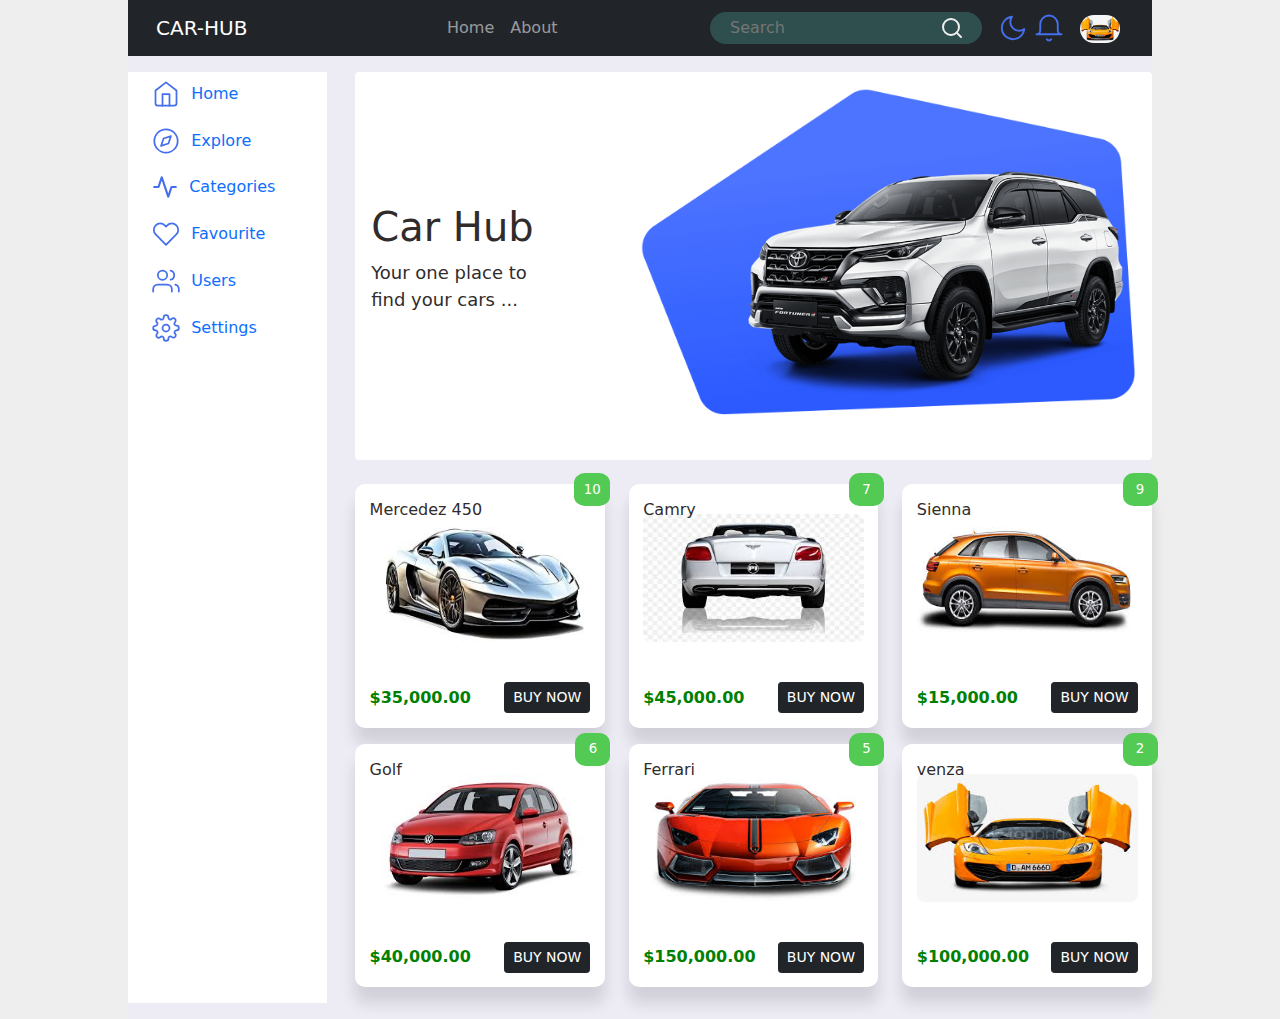
==== index.html @ cc65f530 "first commit" ====
<!DOCTYPE html>
<html lang="en">
<head>
    <title>Car Hub</title>
    <link rel="icon" href="images/car14.jpg" type="image/x-icon">
    <link rel="stylesheet" href="styles/styles.css" type="text/css">
    <link rel="stylesheet" href="bootstrap/css/bootstrap.min.css">
    <script src="bootstrap/js/bootstrap.min.js"></script>
    <script src="scripts/jquery.min.js"></script>
    <script src="scripts/index.js"></script>
</head>
<body class="all">
    <!-- NAVBAR -->
    <nav class="container-div navbar navbar-expand-sm bg-dark navbar-dark">
        <div class="container-fluid">
            <a class="navbar-brand" href="#">CAR-HUB</a>
        </div>

        <div class="container-fluid">
            <!-- Links -->
            <ul class="navbar-nav">
            <li class="nav-item">
                <a class="nav-link" href="#">Home</a>
            </li>
            <li class="nav-item">
                <a class="nav-link" href="#">About</a>
            </li>
            </ul>
        </div>

        <form class="search-div light">
            <input class="search-input me-2" type="text" placeholder="Search">
            <span>
                <img src="images/search.svg" alt="">
            </span>
        </form>

        <div class="notification">
            <img id="moon" src="/images/moon.svg" alt="moon" style="width: 30px;" id="moon">
            <img id="sun" src="/images/sun.svg" alt="sun" style="width: 30px;" id="sun">
            <img src="images/bell.svg" alt="Notification Logo" style="width:30px;">
        </div>

        <div class="dropdown dropstart">
            <a class="navbar-brand" data-bs-toggle="dropdown" href="#">
                <img src="images/car14.jpg" alt="Avatar Logo" style="width:40px;" class="rounded-pill"> 
            </a>
            <ul class="dropdown-menu">
                <li><a class="dropdown-item" href="profile/html">Profile</a></li>
                <li><a class="dropdown-item" href="#">Inbox</a></li>
                <li><a class="dropdown-item" href="login.html">Login</a></li>
                <li><a class="dropdown-item" href="signup.html">Signup</a></li>
            </ul>
        </div>
    </nav>
    <!-- NAVBAR -->


    <!-- MAIN CONTENT -->
    <div class="main container-div light">
    <!-- LEFT SIDE -->
        <aside class="left-menu">
            <div class="menu-links">
                <a href="index.html" class="a-link active-link">
                <img src="images/home.svg" alt="home">
                <span class="link-name">Home</span>
            </a>

            <a href="Explore.html" class="a-link">
                <img src="images/compass.svg" alt="Explore">
                <span class="link-name">Explore</span>
            </a>

            <a href="catergories.html" class="a-link">
                <img src="images/activity.svg" alt="categories">
                <span class="link-name">Categories</span>
            </a>

            <a href="#" class="a-link">
                <img src="images/heart.svg" alt="Favourite">
                <span class="link-name">Favourite</span>
            </a>

            <a href="/customer.html" class="a-link">
                <img src="images/users.svg" alt="user">
                <span class="link-name">Users</span>
            </a>
            
            <a href="#" class="a-link" data-bs-toggle="offcanvas" data-bs-target="#demo">
                <img src="images/settings.svg" alt="Settings">
                <span class="link-name">Settings</span>
            </a>
            </div>
            
        </aside>
        <!-- LEFT SIDE -->

        <!-- RIGHT SIDE -->
        <section class="content light">
            <div class="hero mt-0 p-3 rounded"> 
                <div class="hero-text">
                    <h1>Car Hub</h1>
                    <p style="font-size: 18px;">Your one place to find your cars ...</p>
                </div>
            
            
                <div class="bg-hero">
                    <img src="/images/hero-bg.png" alt="" width="500">
                    <img src="/images/hero.png" alt="" width="400" class="bg-hero-img">
                </div>
            </div>
        
        

            <!-- CAR GRID -->
            <div class="row mt-4 light">
                <div class="col-lg-4 col-md-6" id="cardiv_1">
                    <div class="car-div">
                      <div class="car-name" id="name_1">Mercedez 450</div>
                      <span class="in-stock">10</span>

                        <img id="img_1" src="images/car1.jpg" alt="">
                        <div class="car-info">
                        <div class="car-price" id="price_1">$35,000.00</div>
                        <div class="buy-btn">
                            <button class=" btn btn-dark btn-sm" data-bs-toggle="modal" data-bs-target="#myModal">BUY NOW</button>
                        </div>
                        </div>
                    </div>
                </div>
                <div class="col-lg-4 col-md-6" id="cardiv_2">
                    <div class="car-div" data-bs-toggle="modal" data-bs-target="#myModal">
                      <div class="car-name" id="name_2">Camry</div>
                      <span class="in-stock">7</span>

                        <img  id="img_2" src="images/car15.jpg" alt="">
                        <div class="car-info">
                        <div class="car-price" id="price_2">$45,000.00</div>
                        <div class="buy-btn">
                            <button class=" btn btn-dark btn-sm">BUY NOW</button>
                        </div>
                        </div>
                    </div>
                </div>
                    <div class="col-lg-4 col-md-6" id="cardiv_3">
                        <div class="car-div">
                          <div class="car-name" id="name_3">Sienna</div>
                          <span class="in-stock">9</span>
    
                            <img id="img_3" src="images/car3.jpg" alt="">
                            <div class="car-info">
                            <div class="car-price" id="price_3">$15,000.00</div>
                            <div class="buy-btn">
                                <button class=" btn btn-dark btn-sm"data-bs-toggle="modal" data-bs-target="#myModal">BUY NOW</button>
                            </div>
                            </div>
                        </div>
                    </div>
                    <div class="col-lg-4 col-md-6" id="cardiv_4">
                        <div class="car-div">
                          <div class="car-name" id="name_4">Golf</div>
                          <span class="in-stock">6</span>
    
                            <img id="img_4" src="images/car6.jpg" alt="">
                            <div class="car-info">
                            <div class="car-price" id="price_4">$40,000.00</div>
                            <div class="buy-btn">
                                <button class=" btn btn-dark btn-sm"data-bs-toggle="modal" data-bs-target="#myModal">BUY NOW</button>
                            </div>
                            </div>
                        </div>
                    </div>
                    <div class="col-lg-4 col-md-6">
                        <div class="car-div">
                          <div class="car-name">Ferrari</div>
                          <span class="in-stock">5</span>
    
                            <img src="images/car9.jpg" alt="">
                            <div class="car-info">
                            <div class="car-price">$150,000.00</div>
                            <div class="buy-btn">
                                <button class=" btn btn-dark btn-sm" data-bs-toggle="modal" data-bs-target="#myModal">BUY NOW</button>
                            </div>
                            </div>
                        </div>
                    </div>
                     <div class="col-lg-4 col-md-6">
                        <div class="car-div">
                          <div class="car-name">venza</div>
                          <span class="in-stock">2</span>
    
                            <img src="images/car14.jpg" alt="">
                            <div class="car-info">
                            <div class="car-price">$100,000.00</div>
                            <div class="buy-btn">
                                <button class=" btn btn-dark btn-sm" data-bs-toggle="modal" data-bs-target="#myModal">BUY NOW</button>
                            </div>
                            </div>
                        </div>
                    </div>
                </div>
            </div>
            <!-- CAR GRID -->
        </section>
        <!-- RIGHT SIDE -->
    </div>
    
    <!-- MAIN CONTENT -->

      <!-- MODAL -->
    <div  class="modal" id="myModal">
        <div class="modal-dialog modal-lg">
            <div class="modal-content">

    
                <!-- Modal Header -->
    <div class="modal header">
        <h4 class="modal-title">Car Details</h4>
        <button type="button" class="btn btn-close" data-bs-dismiss="modal"></button>
    </div>


    <!-- Modal body -->
     <div class="modal-body">
        <div class="detail-title">
            <img id="modalImg" src="" alt="">
            <div class="detail-right">
                <h2 id="modalCarName"></h2>
                <p id="modalCarPrice">Price: </p>
                <p>Year:2019</p>
                <p>Mileage: 120000km</p>
                <p>Colour: grey</p>
            </div>
        </div >
        
     </div>
     <div class="details-info">
        lorem is a good car get it now!!
     </div>



     <!-- Modal footer -->
      <div class="Purchase-btn p-2">
        <button type="button" class="btn btn-success" data-bs-dismiss="modal">Purchase</button>
      </div>


    <!-- Offcanvas Sidebar -->
    <div class="offcanvas offcanvas-end" id="demo">
        <div class="offcanvas-header">
            <h1 class="offcanvas-title">Settings</h1>
            <button type="button" class="btn-close text-reset" data-bs-dismiss="offcanvas"></button>
        </div>
        <div class="offcanvas-body">
            <p>Some text lorem ipsum.</p>
            <p>Some text lorem ipsum.</p>
            <button class="btn btn-secondary" type="button">A Button</button>
        </div>
    </div>

</body>
</html>
---- styles/styles.css ----
:root {
    --color-primary: rgb(69, 111, 237);
    --color-success: rgb(40, 125, 34);
    --color-danger: rgb(219, 24, 10);
    --color-black: rgb(36, 36, 40);
    --color-black-full: rgb(16, 16, 16);
    --color-light: rgb(255, 255, 255);
    --color-light-gray: rgb(231, 218, 218);
    --color-dark: rgb(49, 44, 44);
    --color-blue-dark: hsl(252, 30%, 17%);

    --color-text-light: hsl(257, 41%, 97%);
    --color-text-dark: hsl(260, 4%, 5%);
    --color-bg-light: hsl(252, 30%, 94%);
    --color-bg-dark: hsl(260, 4%, 5%);
    --color-card-light: var(--color-light);
    --color-card-dark: var(--color-black);
}

a {
    text-decoration: none;
}
/* {
    background: var(--color-bg-light);
} */

a{
    text-decoration: none!important;
}

.all{
    background-color: #eee;
    color: var(--color-text-dark);
    transition: all 0.5s ease-in-out;
}
.all-dark-text{
    background-color: var(--color-bg-dark);
    color: var(--color-light);
    transition: all 0.5s ease-in-out;
}
.btn-dark-light{
    background-color: #5551519a !important;
    color: var(--color-light-gray) !important;
}

.container-div {
    width: 80%;
    margin: auto;
}


/* NAVBAR */
.navbar {
    display: flex;
    justify-content: space-between;
    align-items: center;
    padding: 0.1rem 1rem;
}
.search-div {
    display: flex;
    justify-content: center;
    width: 17rem;
    padding: 3px 2rem;
    border-radius: 2rem;
    background: darkslategray;
}
.search-input {
    background: transparent;
    outline: none;
    border: none;
    color: white;
}
.notification {
    display: flex;
    gap: 6px;
    position: relative;
    margin: 0px 1rem;
}

.notification img{
    cursor: pointer;
}


/* CONTENT */
.main {
    /* background: var(--color-bg-light); */
    display: flex;
    gap: 12px;
    background: var(--color-bg-light);
    color: var(--color-dark);
    transition: all 0.5s ease-in-out;
}

.main-dark{
    background: var(--color-bg-dark);
    color: var(--color-light);
    transition: all 0.5s ease-in-out;
}

.left-menu {
    width: 20vw;
    margin: 1rem 1rem 1rem 0rem;
    background: var(--color-card-light);
    transition: all 0.5s ease-in-out;
}
.left-menu-dark{
    background: var(--color-card-dark);
    color: var(--color-light);
    transition: all 0.5s ease-in-out;
}
.menu-links {
    min-height: 87vh;
    border-radius: 1rem;
}
.content {
    width: 80vw;
    padding: 1rem 0rem;
}

.a-link {
    display: flex;
    justify-content: start;
    align-items: center;
    gap: 0.7rem;
    padding: 0.5rem 1rem;
    margin-bottom: 0.2rem;
    border-radius: 0.5rem;
    border-left: 0.5rem solid transparent;
    cursor: pointer;
}
.a-link:hover {
    border-left: 0.5rem solid var(--color-primary);
    border-top-left-radius: 0.4rem;
    border-bottom-left-radius: 0.4rem;
    transition: all 0.5s ease-in-out;;
}


/* CAR GRID */
.car-div {
    margin-bottom: 1rem;
    padding: 0.9rem;
    border-radius: 10px;
    /* overflow: hidden; */
    background: var(--color-card-light);
    box-shadow: 0 16px 15px hsla(0, 0%, 7%, 0.125);
    cursor: pointer;
    transition: all 0.5s ease-in-out ;
}

.car-div-dark{
    background-color: var(--color-bg-dark);
    color: var(--color-light);
    transition: all 0.5s ease-in-out ;
}

.car-div:hover{
    background:rgb(78, 104, 198);
    transition: all ease-in-out 0.5s;
}

.car-div img {
    border-radius: 0.5rem;
    width: 100%;
    height: 8rem;
    margin-top: 1rem;
    object-fit: fill;
    margin-bottom: 1.5rem;
}

.car-name {
    position: absolute;
}

.in-stock{
    background: rgb(83, 202, 83);
    color: var(--color-card-light);
    padding: 0.4rem .6rem;
    position: relative;
    margin: -35px -10px 0px 0px;
    inset: 10px;
    float: right;
    font-size: smaller;
    border-radius: 30%;
    min-width: 35px;
    text-align: center;
}

.car-info {
    display: flex;
    justify-content: space-between;
    align-items: center;
    margin-top: 1rem;
}

.car-price {
    color: green;
    font-weight: bold;
}



.hero, .detail-title{
    display: flex;
    justify-content: space-between!important;
    align-items: center;
    background: var(--color-card-light);
    transition: all 0.5s ease-in-out;
}

.hero-dark{
    background: var(--color-card-dark);
    color: var(--color-light);
    transition: all 0.5s ease-in-out;
}

.bg-hero {
    text-align: right;
    font-size: larger;
}

.bg-hero-img{
    margin-top: -300px;
    z-index: 50;   
}

/* modal */
.purchase-btn{
    display: flex;
    color: var(--color-dark);
    justify-content: center;
}
/* modal */
.modal-body{
    color: var(--color-dark);
    background-color: var(--color-bg-dark);
    transition: all 0.5s ease-in-out;
}
.modal-content{
    background-color: var(--color-bg-light);
    transition: all 0.5s;
    
}
.modal-content-dark{
    background-color: var(--color-bg-dark);
    color: var(--color-dark);
}
.modal-body-dark{
    color: var(--color-light);
    background-color: var(--color-card-dark);
    transition: all 0.5s ease-in-out;
}


/* CAROUSEL */
.carousel-item img{
    max-height: 27rem;
}
/* CAROUSEL END*/

/* TABLE*/ 
.btn-icon{
    display: flex;
    text-align: end; /* not working*/
    gap: 0.8rem;
}
.fa-trash-alt{
    color: crimson;
}

/* FORM */
.form-div{
    display: flex;
    justify-content: center;
}
.form-card{
    width: 80%;
    padding: 1rem;
    border-radius: 0.5rem;
    box-shadow: 0 16px 15px hsla(0, 0%, 7%, 0.125);
}

.gender-div, .course-div{
    display: flex;
    gap: 1rem;
}

.form-btn{
    display: flex;
    justify-content: space-between;
}

.tenten{
    width: 30rem;
}

.jsend{
    display: flex;
    justify-content: space-between;
    padding: 1rem;
}
/*CATEGORIES*/
.noo{
    display: grid;
    margin-left: 400px;
    
    
}

/* media query */
/* Targeting big screen */
@media only screen and (max-width:1200px){
    .container-div{
        width: 90%;
        margin: auto;
        transition: all 0.2s ease-in-out;
    }
}
@media only screen and (max-width:999px){
    .container-div{
        width: 94%;
        margin: auto;
        transition: all 0.2s ease-in-out;
    }
    .hero{
        display: block;
    }
    .link-name{display: none;transition: all 0.2s ease-in-out;}
    .left-menu{width: 8vw;transition: all 0.2s ease-in-out;}
}
/* Targeting big tablets */
@media only screen and (max-width:768px){
    .container-div{
        width: 100%;
        transition: all 0.2s ease-in-out;
    }
.search-div{
        display: none;
    }
}

/* Targeting big tablets */
@media only screen and (max-width:576px){
    .car-div{
        width: 80%;
        margin: auto;
        height: 12rem;
        object-fit:fill;
    }
}
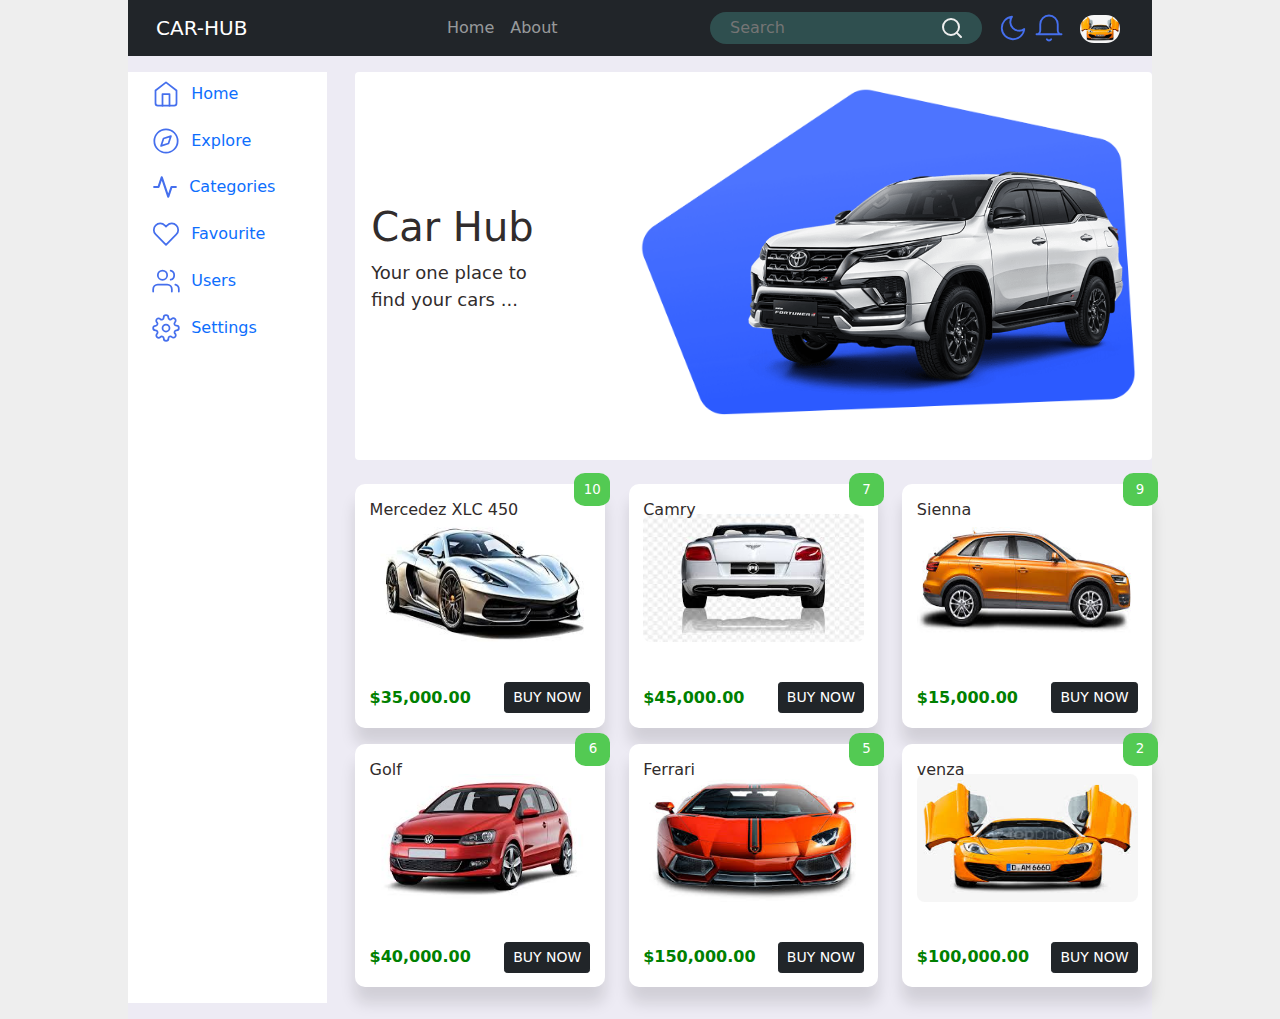
==== commit 0a21c2ff: "Modified all pages" ====
--- a/index.html
+++ b/index.html
@@ -76,7 +76,7 @@
                 <span class="link-name">Categories</span>
             </a>
 
-            <a href="#" class="a-link">
+            <a href="favourite.html" class="a-link">
                 <img src="images/heart.svg" alt="Favourite">
                 <span class="link-name">Favourite</span>
             </a>
@@ -116,7 +116,7 @@
             <div class="row mt-4 light">
                 <div class="col-lg-4 col-md-6" id="cardiv_1">
                     <div class="car-div">
-                      <div class="car-name" id="name_1">Mercedez 450</div>
+                      <div class="car-name" id="name_1">Mercedez XLC 450</div>
                       <span class="in-stock">10</span>
 
                         <img id="img_1" src="images/car1.jpg" alt="">
